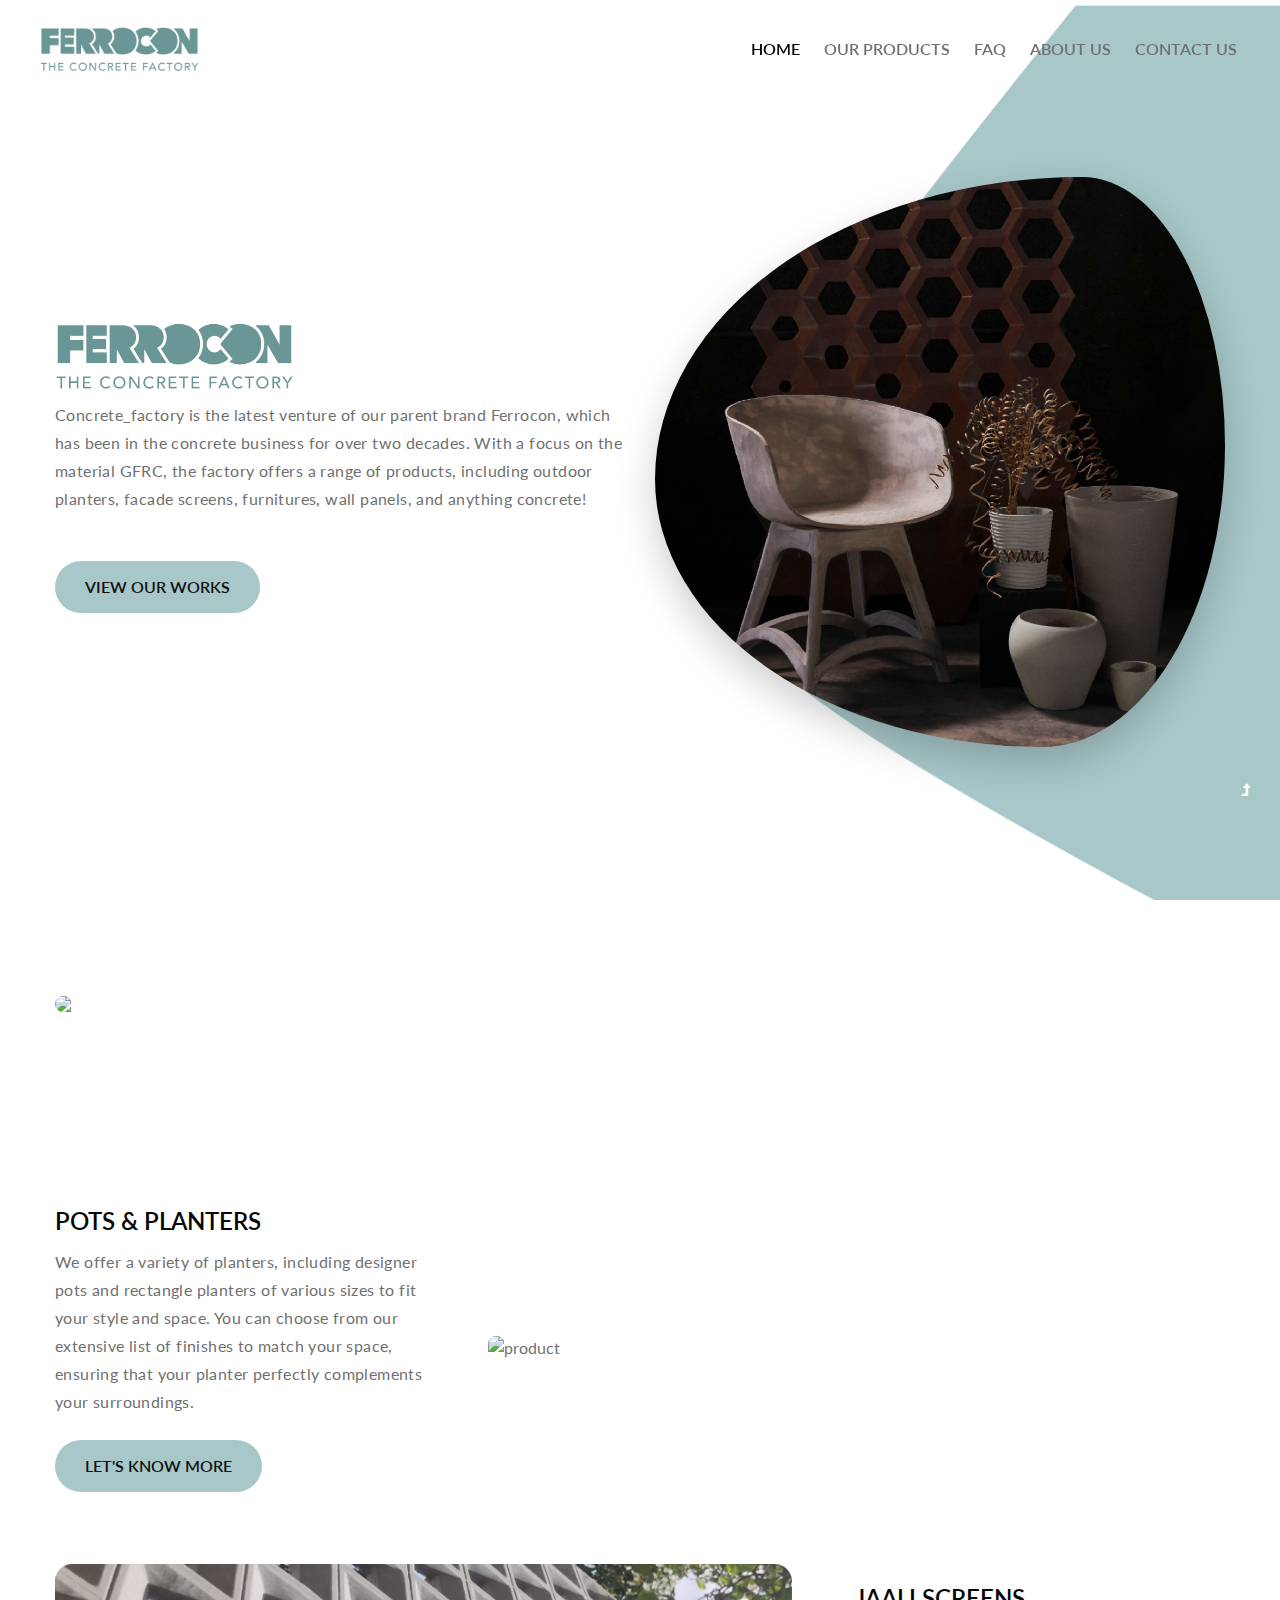
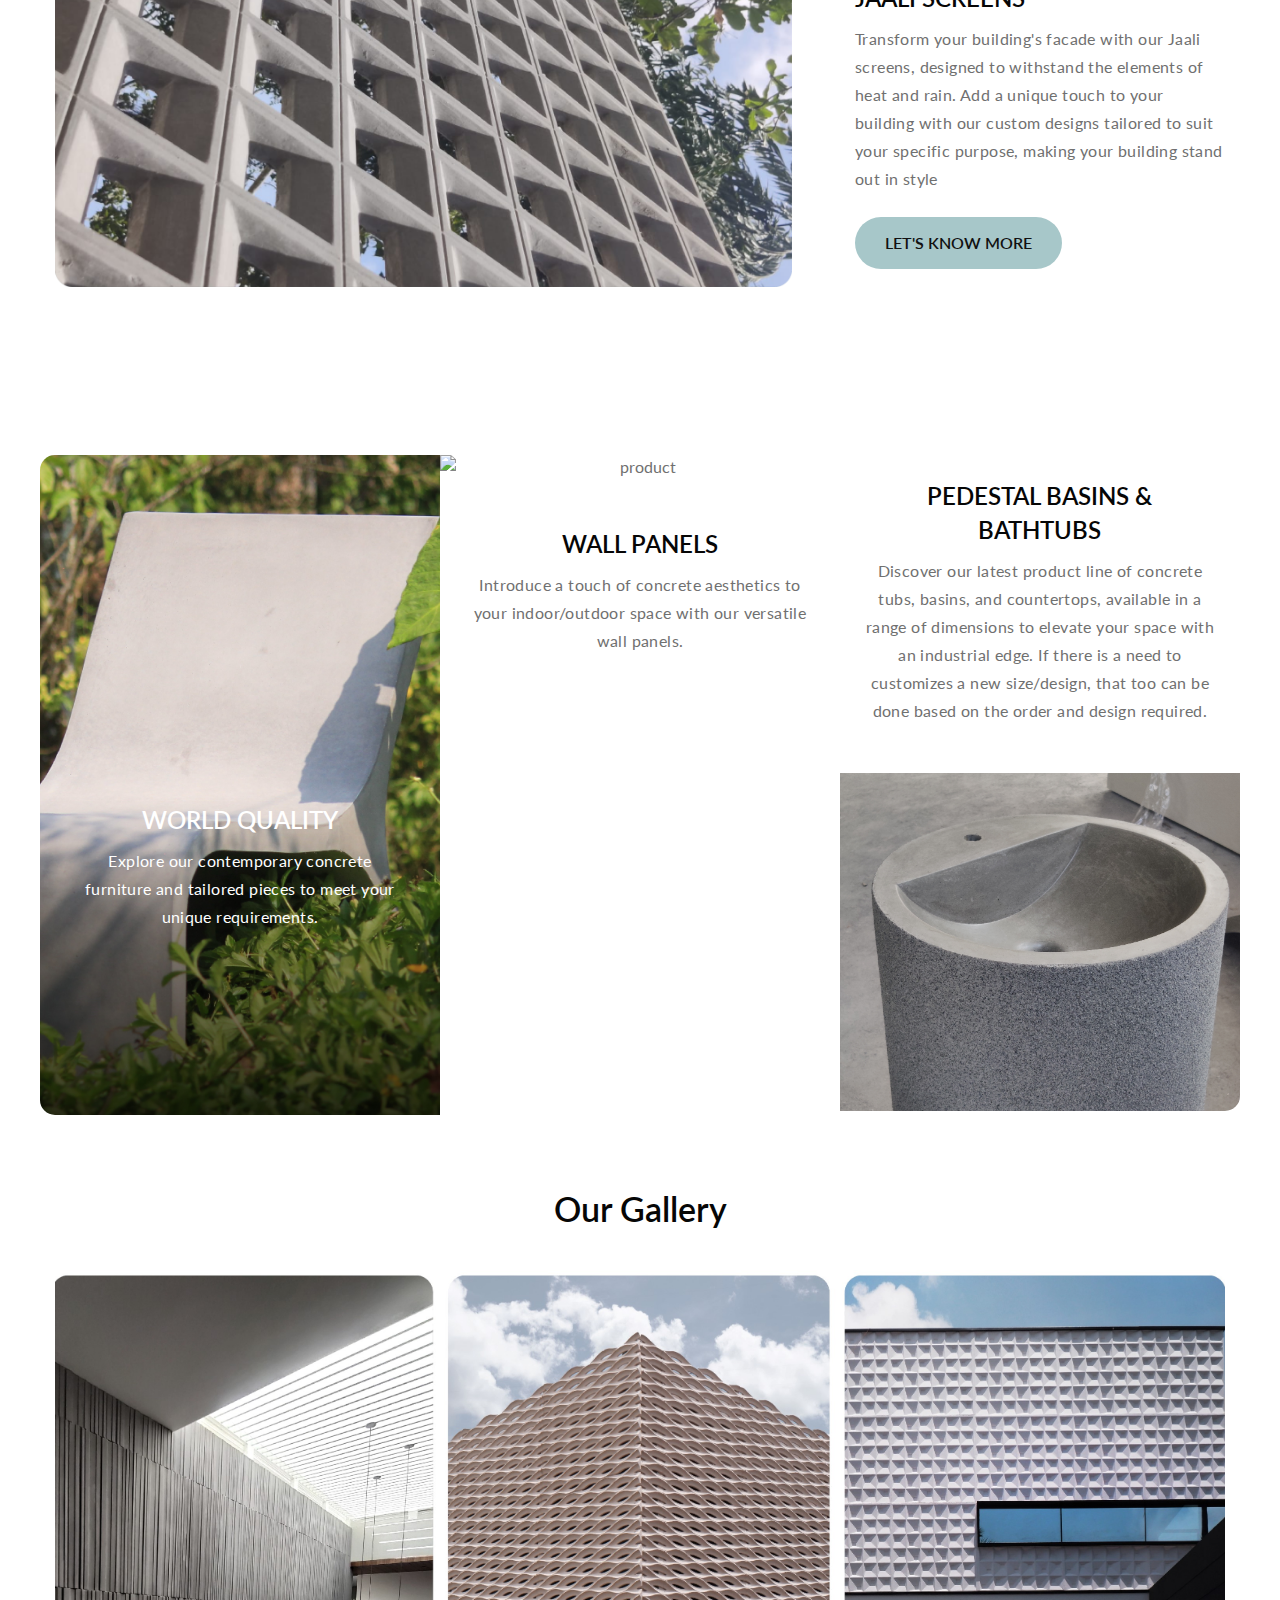
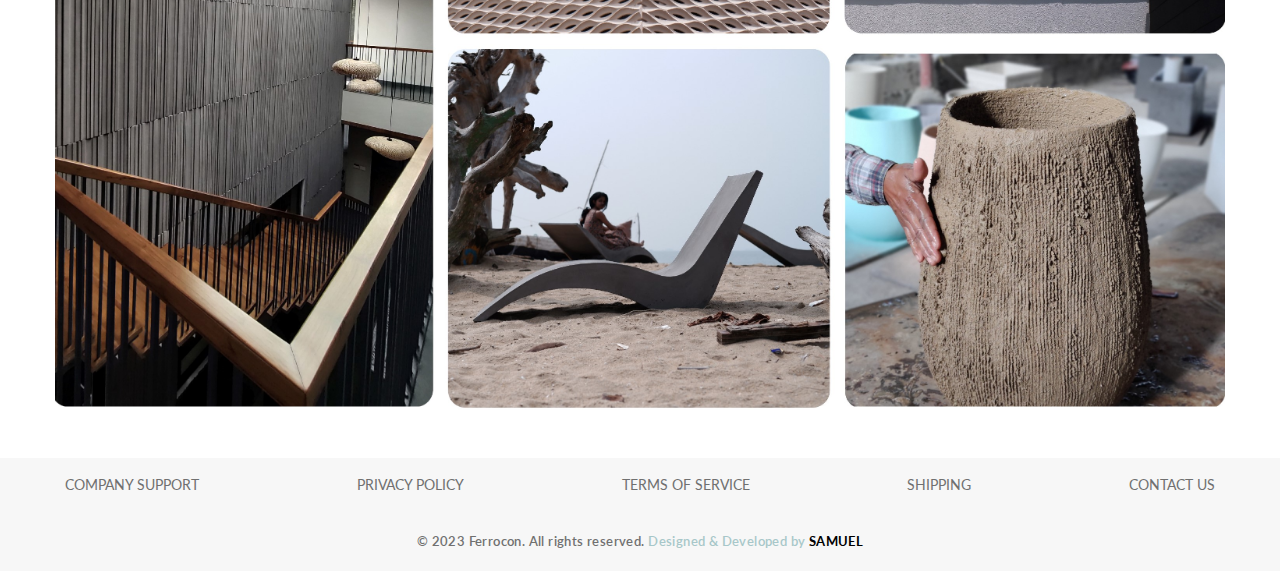
==== index.html @ 1e4e9e17 "first commit" ====
<!doctype html>
<html lang="en">

<head>
    <!-- Required meta tags -->
    <meta charset="utf-8">
    <meta name="viewport" content="width=device-width, initial-scale=1, shrink-to-fit=no">
    <title>Ferrocon | The Concrete Factory </title>
    <link rel="icon" type="image" href="assets/images/titlelogo.jpg"/>
    <!-- google-fonts -->
    <link href="//fonts.googleapis.com/css2?family=Lato:wght@100;300;400;700;900&display=swap" rel="stylesheet">
    <!-- //google-fonts -->
    <!-- Template CSS Style link -->
    <link rel="stylesheet" href="assets/css/style-liberty.css">
</head>

<body>
    <!--header-->
    <header id="site-header" class="fixed-top">
        <div class="container-fluid">
            <nav class="navbar navbar-expand-lg stroke">
                <!--<h1>
                    <a class="navbar-brand d-flex align-items-center" href="index.html">
                        <i class="fa fa-yelp mr-1" aria-hidden="true"></i>Fitment</a>
                </h1>-->
                <!-- if logo is image enable this    -->
    <a class="navbar-brand" href="index.html">
        <img src="assets/images/FERROCONLOGO.png" alt="Your logo" title="Your logo" style="height:60px;" />
    </a>
                <button class="navbar-toggler  collapsed bg-gradient" type="button" data-toggle="collapse"
                    data-target="#navbarTogglerDemo02" aria-controls="navbarTogglerDemo02" aria-expanded="false"
                    aria-label="Toggle navigation">
                    <span class="navbar-toggler-icon fa icon-expand fa-bars"></span>
                    <span class="navbar-toggler-icon fa icon-close fa-times"></span>
                </button>

                <div class="collapse navbar-collapse" id="navbarTogglerDemo02">
                    <ul class="navbar-nav ml-lg-auto">
                        <li class="nav-item active">
                            <a class="nav-link" href="index.html">Home <span class="sr-only">(current)</span></a>
                        </li>
                        <li class="nav-item">
                            <a class="nav-link" href="services.html" style="color: #707070;">Our Products</a>
                        </li>
                        <li class="nav-item">
                            <a class="nav-link" href="blog.html" style="color: #707070;">FAQ</a>
                        </li>
                        <li class="nav-item">
                            <a class="nav-link" href="about.html" style="color: #707070;">About Us</a>
                        </li>
                       
                       
                        <li class="nav-item">
                            <a class="nav-link" href="contact.html" style="color: #707070;">Contact Us</a>
                        </li>
                        
                    </ul>
                </div>
               
            </nav>
        </div>
    </header>
    <!--//header-->

    <!-- banner section -->
    <section id="home" class="w3l-banner py-5">
        <div class="container pt-5 pb-md-4">
            <div class="row align-items-center">
                <div class="col-md-6 pt-md-0 pt-4">
                    <img src="assets/images/FERROCONLOGO.png" style="height: 90px; margin-left: -13px;">
                   <!-- <h3 class="mb-sm-4 mb-3 title">We turn your Furniture
                        <span>Fantastic to Reality!</span></h3>-->
                    <p>Concrete_factory is the latest venture of our parent brand Ferrocon, which has been in the 
                        concrete business for over two decades. With a focus on the material GFRC, the factory offers a 
                        range of products, including outdoor planters, facade screens, furnitures, wall panels, and 
                        anything concrete!
                        </p>
                    <div class="mt-md-5 mt-4 mb-lg-0 mb-4">
                        <a class="btn btn-style" href="services.html">View our Works</a>
                    </div>
                </div>
                <div class="col-md-6 banner-right mt-md-0 mt-4 text-right">
                    <img class="img-fluid" src="assets/images/banner2.jpg" alt=" ">
                </div>
            </div>
        </div>
    </section>
    <!-- //banner section -->

    <!-- banner bottom section -->
    <section class="w3l-aboutblock py-5">
        <div class="container py-md-5 py-sm-4" style="position: relative;">
            <img class="img-fluid img-responsive" src="assets/images/about-index.jpg" alt=" ">
        </div>
    </section>
    <!-- //banner bottom section -->

     <!-- image with content section -->
     <section class="image-with-content py-sm-5 py-4">
        <div class="container py-md-5">
            <div class="row align-items-center">
                <div class="col-lg-4 col-md-5 content-sec-1">
                    <h4><a href="services.html" class="title-style-anchor">POTS & PLANTERS
                    </a></h4>
                    <p>We offer a variety of planters, including designer pots and rectangle planters of various sizes to 
                        fit your style and space. You can choose from our extensive list of finishes to match your space, 
                        ensuring that your planter perfectly complements your surroundings.
                    </p>
                    <a class="btn btn-style mt-4" href="services.html">Let's Know More</a>
                </div>
                <div class="col-lg-8 col-md-7 pl-lg-5 mt-md-0 mt-sm-5 mt-4">
                    <img src="assets/images/image1.png" alt="product" class="img-responsive">
                </div>
            </div>
            <div class="row align-items-center d-grid-res mt-5 pt-md-4">
                <div class="col-lg-8 col-md-7 pr-lg-5 mt-md-0 mt-sm-5 mt-4 respon-order-2">
                    <img src="assets/images/image2.png" alt="product" class="img-responsive">
                </div>
                <div class="col-lg-4 col-md-5 content-sec-1 respon-order-1">
                    <h4><a href="services.html" class="title-style-anchor">JAALI SCREENS</a></h4>
                    <p>Transform your building's facade with our Jaali screens, designed to withstand the elements of 
                        heat and rain. Add a unique touch to your building with our custom designs tailored to suit your 
                        specific purpose, making your building stand out in style
                    </p>
                    <a class="btn btn-style mt-4" href="services.html#jaaliscreens">Let's Know More</a>
                </div>
            </div>
        </div>
    </section>
    <!-- //image with content section -->

    <!-- grids section -->
    <section class="w3l-grids-sec py-5">
        <div class="container py-md-4">
            <div class="row text-center justify-content-center">
                <div class="col-lg-4 col-md-6 col-sm-6 back-image-sec p-0">
                    <div class="grid-content-sec column-content p-4" style="margin-top: 324px;">
                        <h4><a href="about.html" class="title-style-anchor" style="color: #fff;">World Quality</a></h4>
                        <p class="para" style="color: #fff;">Explore our contemporary concrete furniture and tailored pieces to meet your unique 
                            requirements.</p>
                    </div>
                </div>
                <div class="col-lg-4 col-md-6 col-sm-6 p-0">
                    <div class="img-column">
                        <img src="assets/images/grid2.jpg" alt="product" class="img-responsive rounded-0 ">
                    </div>
                    <div class="column-content mt-sm-4 p-4">
                        <h4><a href="about.html" class="title-style-anchor">WALL PANELS</a></h4>
                        <p class="para">Introduce a touch of concrete aesthetics to your indoor/outdoor space with our versatile wall 
                            panels.</p>
                    </div>
                </div>
                <div class="col-lg-4 col-md-6 col-sm-6 p-0 mt-lg-0 mt-4 d-grid-res">
                    <div class="column-content respon-order-2 mb-lg-4 p-4">
                        <h4><a href="about.html" class="title-style-anchor">PEDESTAL BASINS & BATHTUBS</a></h4>
                        <p class="para">Discover our latest product line of concrete tubs, basins, and countertops, available in a range of 
                            dimensions to elevate your space with an industrial edge. If there is a need to customizes a new size/design, that too can be done based on the order and design required.</p>
                    </div>
                    <div class="img-column respon-order-1">
                        <img src="assets/images/grid3.jpg" alt="product" class="img-responsive-1 rounded-1">
                    </div>
                </div>
            </div>
        </div>
    </section>
    <!-- //grids section -->

   

   

    <!-- gallery section
    
    <div class="row justify-content-center text-center">
        <div class="col-md-8">
            <div class="section-heading mb-sm-5 mb-4">
                <h3 class="title-style mb-2">Our Gallery</h3>
                <p class="lead">
                    Sed ut perspiciatis unde omnis iste natus sit voluptatem accusantium doloremque,
                    eaque ipsa quae ab illo inventore.
                </p>
            </div>
        </div>
    </div>
    about section -->
    <h3 class="text-center mb-2 title-style">Our Gallery</h3>
   
        <br>
    <section class="about-section pb-5" style="padding-top: 7px;">
        <div class="container">
            <img src="assets/images/ourgallery.jpg" alt="" class="img-fluid img-responsive">
        </div>
    </section>
    <!-- //about section -->

    

     <!-- copyright -->
     <section class="w3l-copyright">
        <div class="container">


            <div class="word-container">
                <a href="contact.html"><span>COMPANY SUPPORT</span></a>
                <a href="#"><span>PRIVACY POLICY</span></a>
                <a href="#"><span>TERMS OF SERVICE</span></a>
                <a href="#"><span>SHIPPING</span></a>
                <a href="contact.html"><span>CONTACT US</span></a>
              </div>



            
           <!-- <div class="row bottom-copies">
            <p class="col-lg-8 copy-footer-29">© 2021 Fitment. All rights reserved.</p>
                
            </div>-->
        </div>
    </section>
    <!-- copyright -->
    <section class="w3l-copyright">
        <div class="container ">
            <div class="bottom-copies ">
                <p class="copy-footer-29 text-center">© 2023 Ferrocon. All rights reserved.<a href="https://samuelsaji.github.io"><span style="color: #a7c7c9;"> Designed & Developed by </span>
                                                                                                            <span style="color: black; font-weight: bold;">SAMUEL</span></a></p>
               
            </div>
        </div>
    </section>
    <!-- //copyright -->

    <!-- Js scripts -->
    <!-- move top -->
    <button onclick="topFunction()" id="movetop" title="Go to top">
        <span class="fa fa-level-up" aria-hidden="true"></span>
    </button>
    <script>
        // When the user scrolls down 20px from the top of the document, show the button
        window.onscroll = function () {
            scrollFunction()
        };

        function scrollFunction() {
            if (document.body.scrollTop > 20 || document.documentElement.scrollTop > 20) {
                document.getElementById("movetop").style.display = "block";
            } else {
                document.getElementById("movetop").style.display = "none";
            }
        }

        // When the user clicks on the button, scroll to the top of the document
        function topFunction() {
            document.body.scrollTop = 0;
            document.documentElement.scrollTop = 0;
        }
    </script>
    <!-- //move top -->

    <!-- common jquery plugin -->
    <script src="assets/js/jquery-3.3.1.min.js"></script>
    <!-- //common jquery plugin -->

    <!-- gallery popup js -->
    <script src="assets/js/smartphoto.js"></script>
    <script>
        document.addEventListener('DOMContentLoaded', function () {
            const sm = new SmartPhoto(".js-img-viwer", {
                showAnimation: false
            });
            // sm.destroy();
        });
    </script>
    <!-- //gallery popup js -->

    <!-- theme switch js (light and dark)-->
    <script src="assets/js/theme-change.js"></script>
    <script>
        function autoType(elementClass, typingSpeed) {
            var thhis = $(elementClass);
            thhis.css({
                "position": "relative",
                "display": "inline-block"
            });
            thhis.prepend('<div class="cursor" style="right: initial; left:0;"></div>');
            thhis = thhis.find(".text-js");
            var text = thhis.text().trim().split('');
            var amntOfChars = text.length;
            var newString = "";
            thhis.text("|");
            setTimeout(function () {
                thhis.css("opacity", 1);
                thhis.prev().removeAttr("style");
                thhis.text("");
                for (var i = 0; i < amntOfChars; i++) {
                    (function (i, char) {
                        setTimeout(function () {
                            newString += char;
                            thhis.text(newString);
                        }, i * typingSpeed);
                    })(i + 1, text[i]);
                }
            }, 1500);
        }

        $(document).ready(function () {
            // Now to start autoTyping just call the autoType function with the 
            // class of outer div
            // The second paramter is the speed between each letter is typed.   
            autoType(".type-js", 200);
        });
    </script>
    <!-- //theme switch js (light and dark)-->

    <!-- MENU-JS -->
    <script>
        $(window).on("scroll", function () {
            var scroll = $(window).scrollTop();

            if (scroll >= 80) {
                $("#site-header").addClass("nav-fixed");
            } else {
                $("#site-header").removeClass("nav-fixed");
            }
        });

        //Main navigation Active Class Add Remove
        $(".navbar-toggler").on("click", function () {
            $("header").toggleClass("active");
        });
        $(document).on("ready", function () {
            if ($(window).width() > 991) {
                $("header").removeClass("active");
            }
            $(window).on("resize", function () {
                if ($(window).width() > 991) {
                    $("header").removeClass("active");
                }
            });
        });
    </script>
    <!-- //MENU-JS -->

    <!-- disable body scroll which navbar is in active -->
    <script>
        $(function () {
            $('.navbar-toggler').click(function () {
                $('body').toggleClass('noscroll');
            })
        });
    </script>
    <!-- //disable body scroll which navbar is in active -->

    <!--bootstrap-->
    <script src="assets/js/bootstrap.min.js"></script>
    <!-- //bootstrap-->
    <!-- //Js scripts -->
</body>

</html>
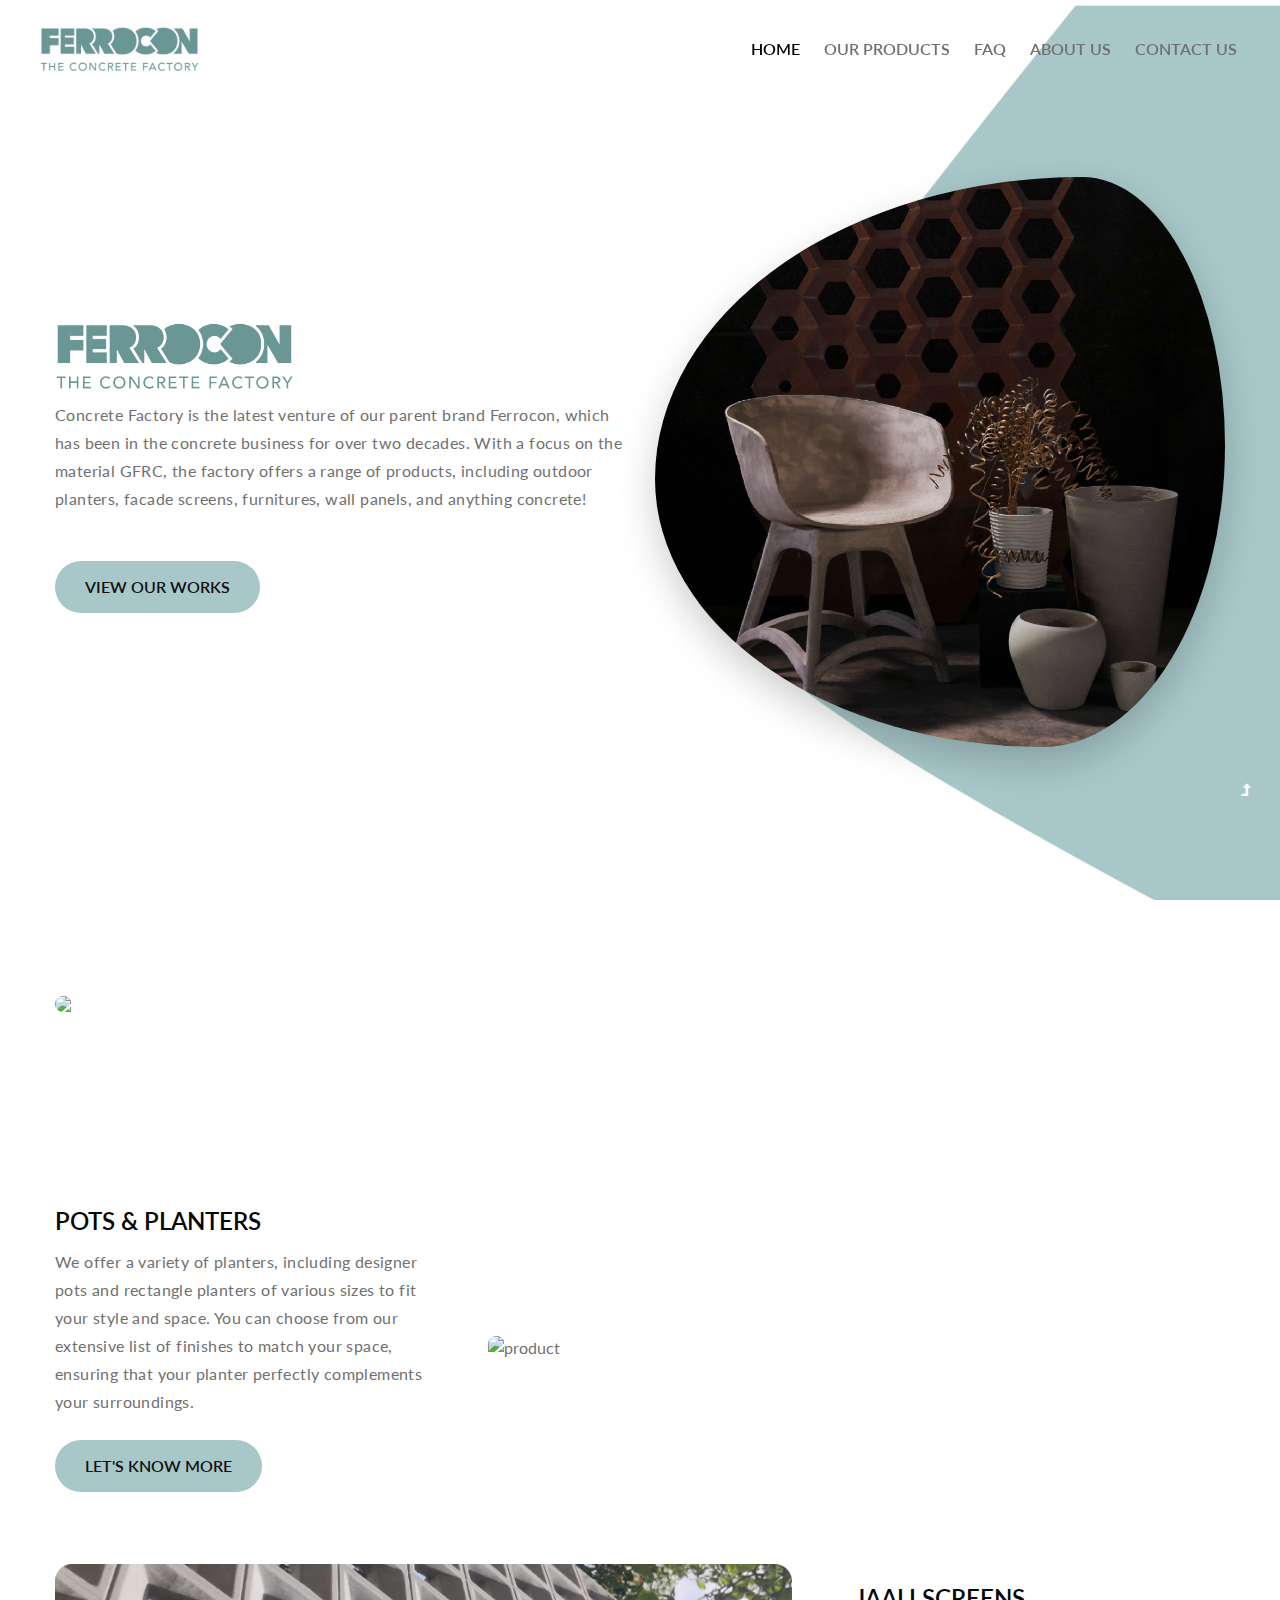
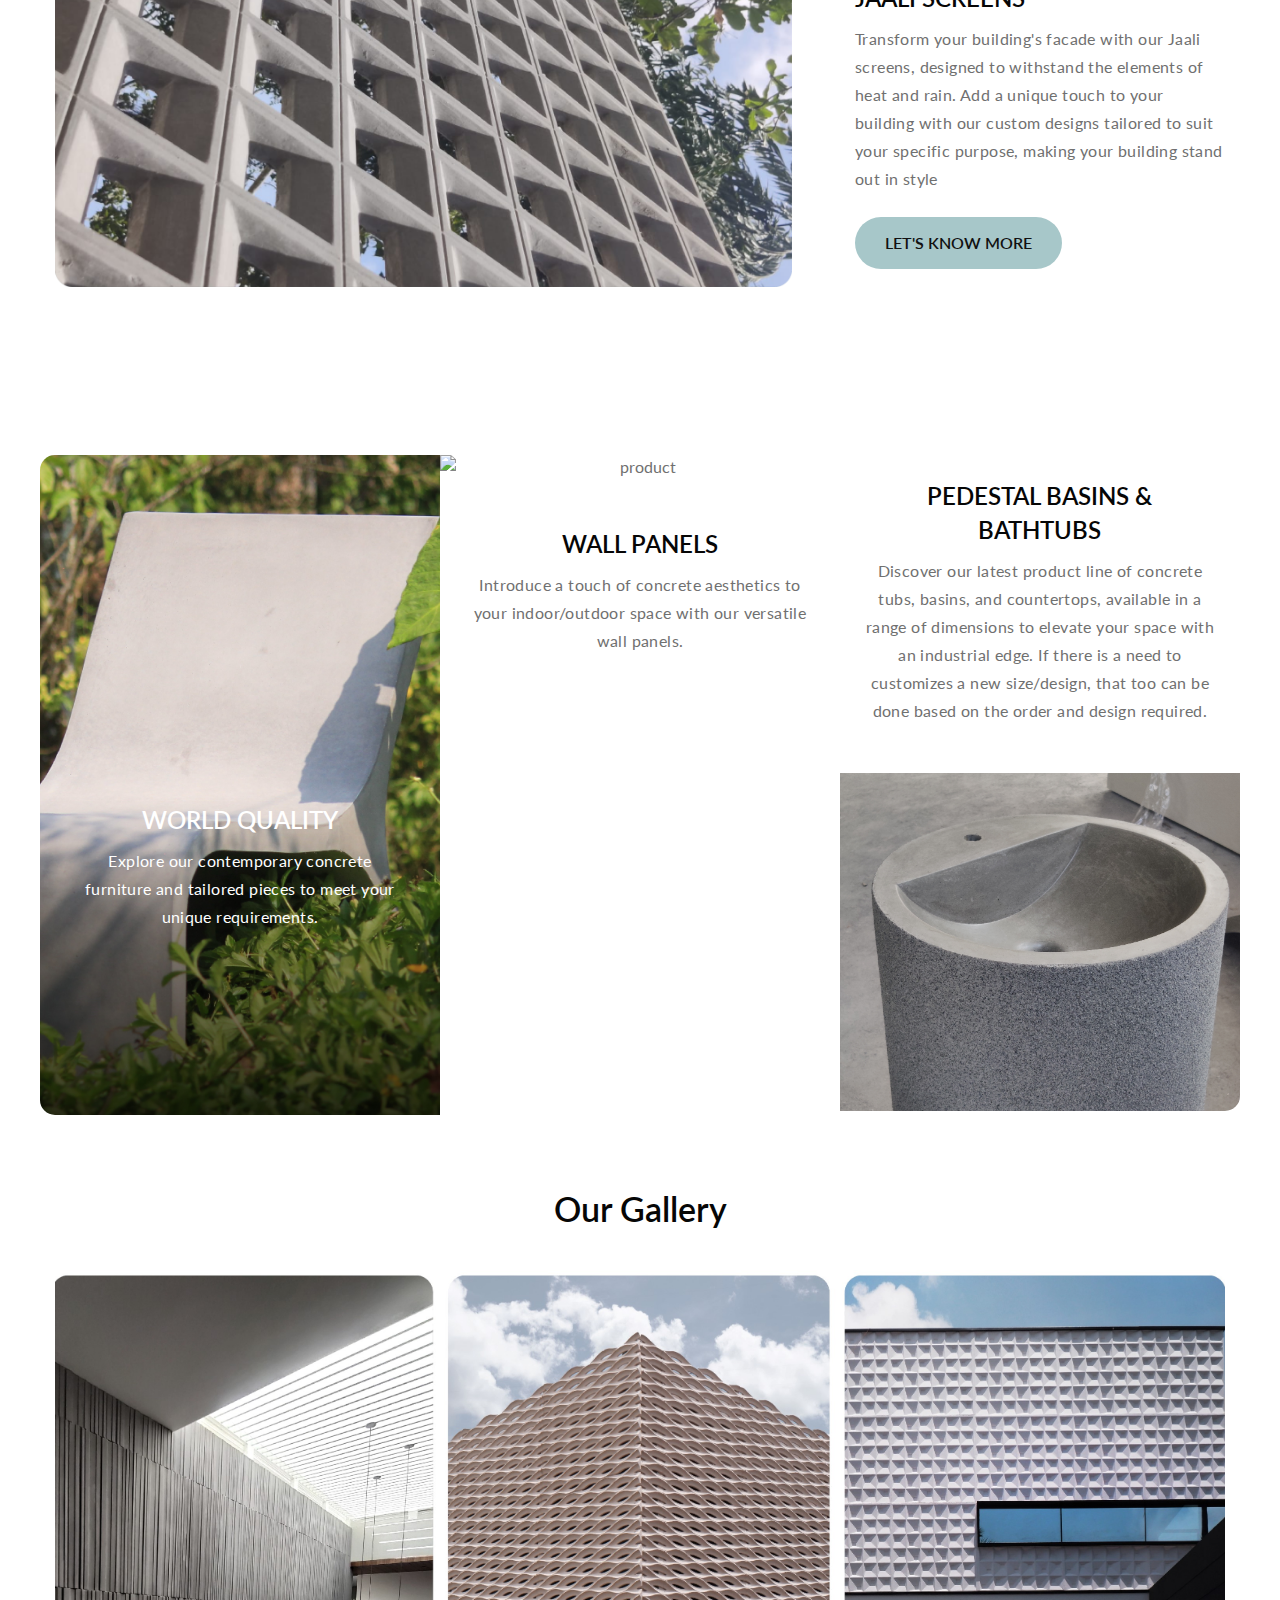
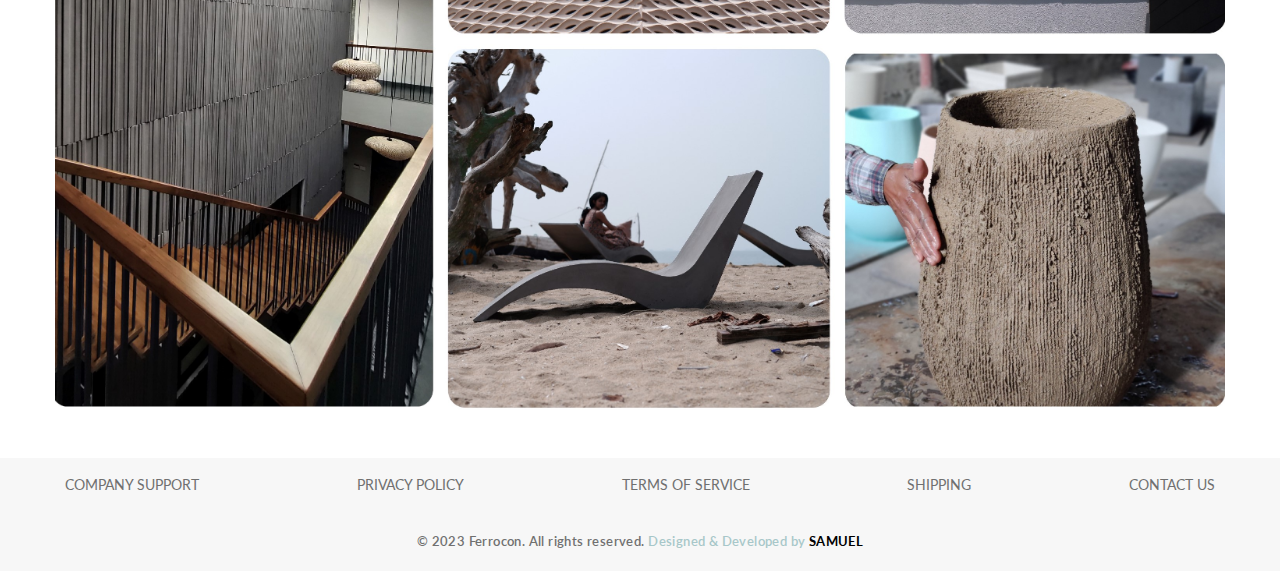
==== commit 5f975d9c: "hello" ====
--- a/index.html
+++ b/index.html
@@ -71,7 +71,7 @@
                     <img src="assets/images/FERROCONLOGO.png" style="height: 90px; margin-left: -13px;">
                    <!-- <h3 class="mb-sm-4 mb-3 title">We turn your Furniture
                         <span>Fantastic to Reality!</span></h3>-->
-                    <p>Concrete_factory is the latest venture of our parent brand Ferrocon, which has been in the 
+                    <p>Concrete Factory is the latest venture of our parent brand Ferrocon, which has been in the 
                         concrete business for over two decades. With a focus on the material GFRC, the factory offers a 
                         range of products, including outdoor planters, facade screens, furnitures, wall panels, and 
                         anything concrete!
@@ -136,7 +136,7 @@
             <div class="row text-center justify-content-center">
                 <div class="col-lg-4 col-md-6 col-sm-6 back-image-sec p-0">
                     <div class="grid-content-sec column-content p-4" style="margin-top: 324px;">
-                        <h4><a href="about.html" class="title-style-anchor" style="color: #fff;">World Quality</a></h4>
+                        <h4><a href="#url" class="title-style-anchor" style="color: #fff;">World Quality</a></h4>
                         <p class="para" style="color: #fff;">Explore our contemporary concrete furniture and tailored pieces to meet your unique 
                             requirements.</p>
                     </div>
@@ -146,14 +146,14 @@
                         <img src="assets/images/grid2.jpg" alt="product" class="img-responsive rounded-0 ">
                     </div>
                     <div class="column-content mt-sm-4 p-4">
-                        <h4><a href="about.html" class="title-style-anchor">WALL PANELS</a></h4>
+                        <h4><a href="#url" class="title-style-anchor">WALL PANELS</a></h4>
                         <p class="para">Introduce a touch of concrete aesthetics to your indoor/outdoor space with our versatile wall 
                             panels.</p>
                     </div>
                 </div>
                 <div class="col-lg-4 col-md-6 col-sm-6 p-0 mt-lg-0 mt-4 d-grid-res">
                     <div class="column-content respon-order-2 mb-lg-4 p-4">
-                        <h4><a href="about.html" class="title-style-anchor">PEDESTAL BASINS & BATHTUBS</a></h4>
+                        <h4><a href="#url" class="title-style-anchor">PEDESTAL BASINS & BATHTUBS</a></h4>
                         <p class="para">Discover our latest product line of concrete tubs, basins, and countertops, available in a range of 
                             dimensions to elevate your space with an industrial edge. If there is a need to customizes a new size/design, that too can be done based on the order and design required.</p>
                     </div>
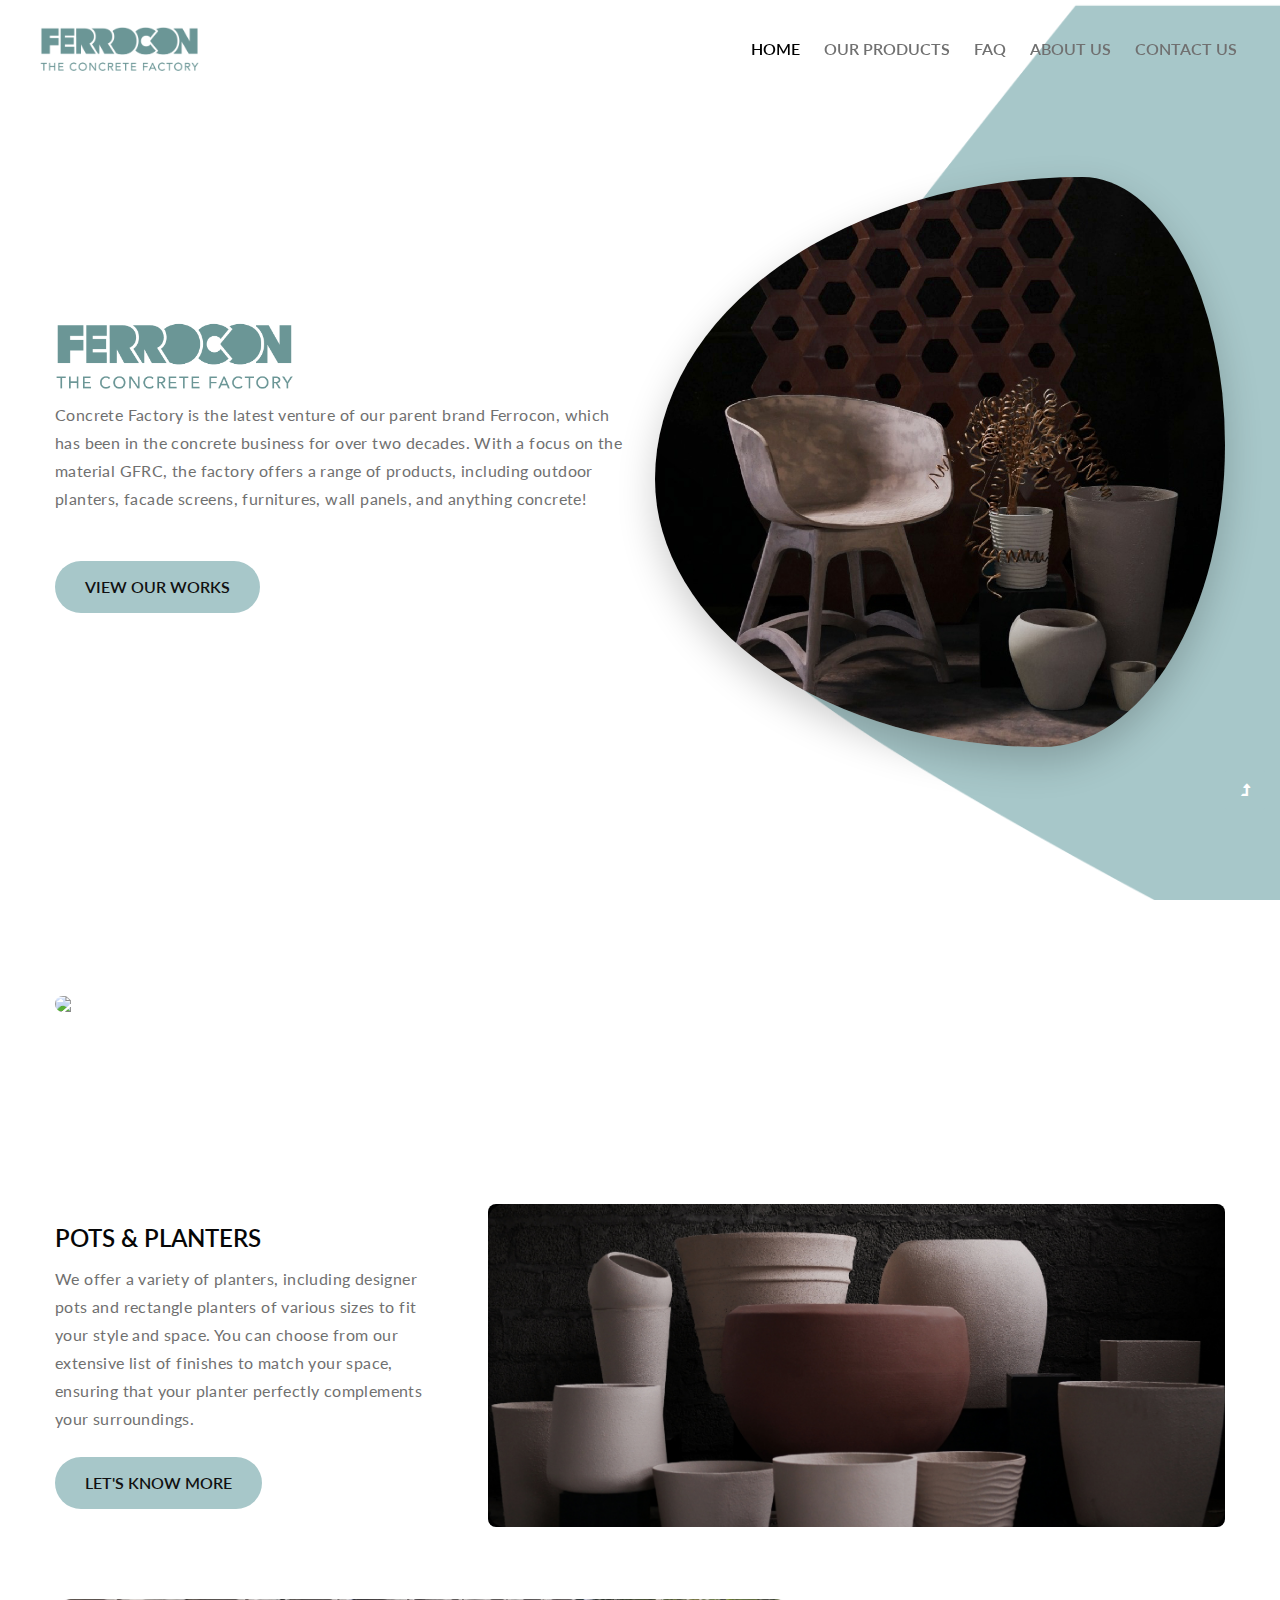
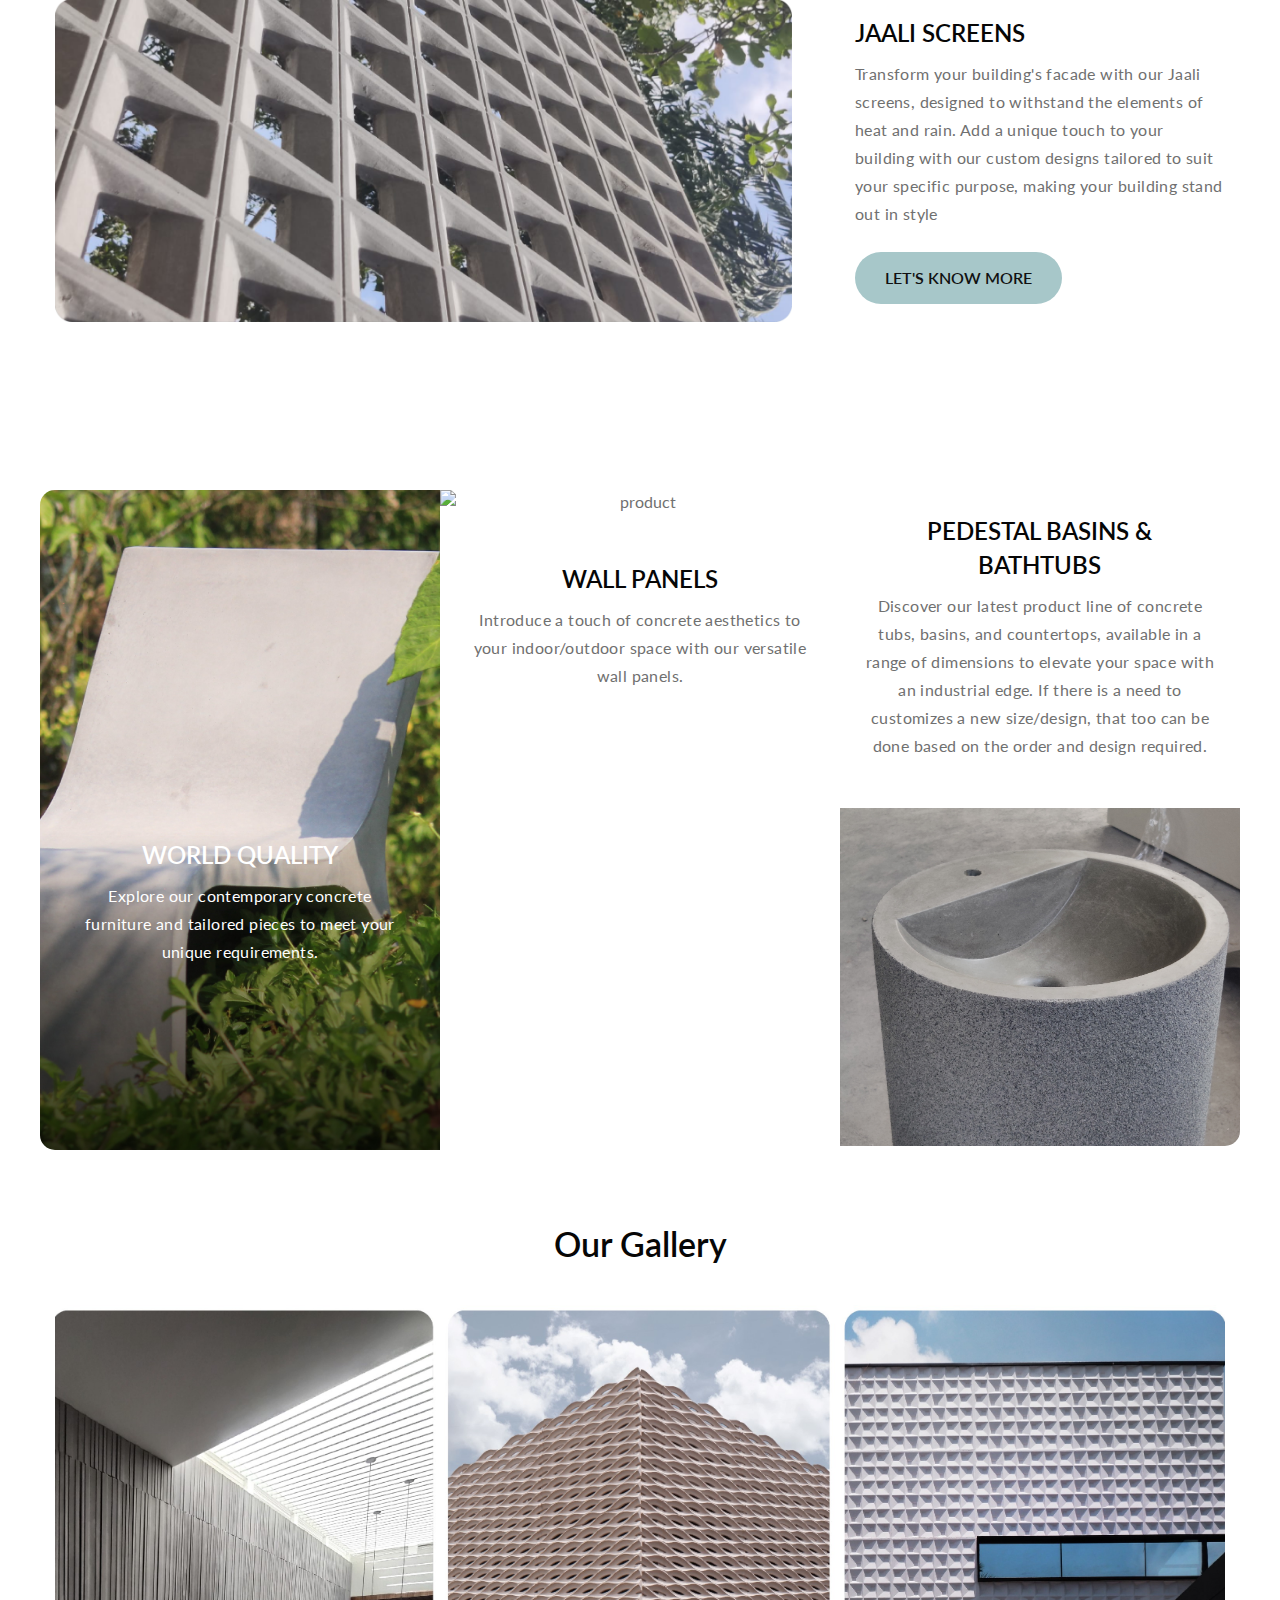
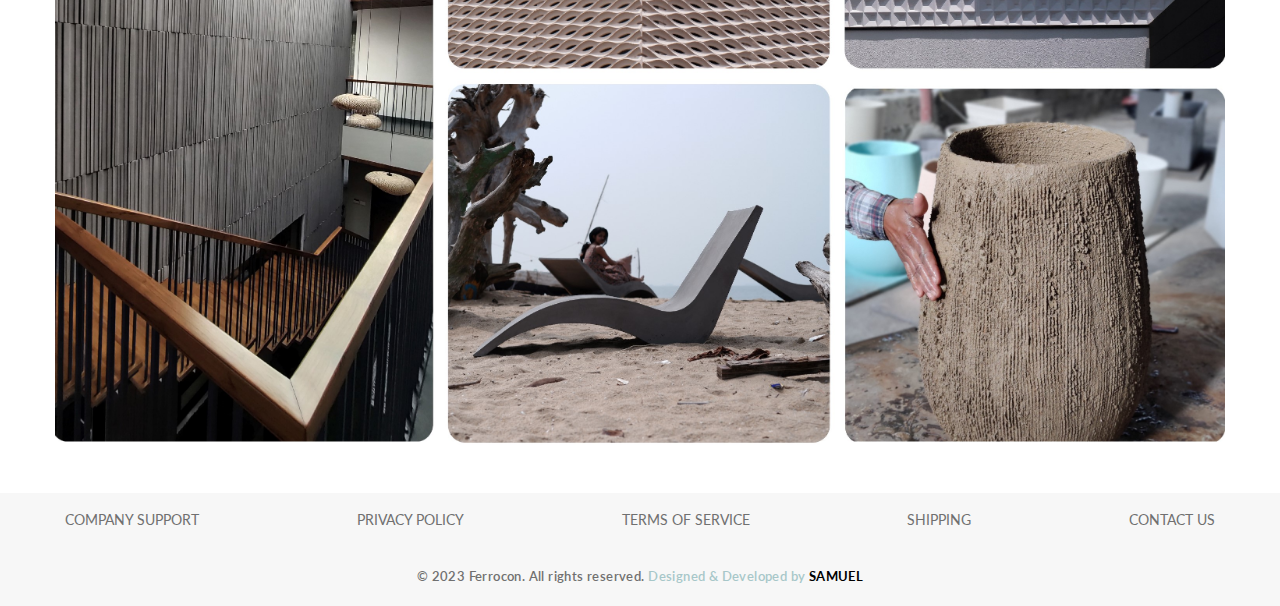
==== commit 4099421c: "compressed images to reduce the load speed" ====
--- a/index.html
+++ b/index.html
@@ -110,7 +110,7 @@
                     <a class="btn btn-style mt-4" href="services.html">Let's Know More</a>
                 </div>
                 <div class="col-lg-8 col-md-7 pl-lg-5 mt-md-0 mt-sm-5 mt-4">
-                    <img src="assets/images/image1.png" alt="product" class="img-responsive">
+                    <img src="assets/images/image1.jpg" alt="product" class="img-responsive">
                 </div>
             </div>
             <div class="row align-items-center d-grid-res mt-5 pt-md-4">
